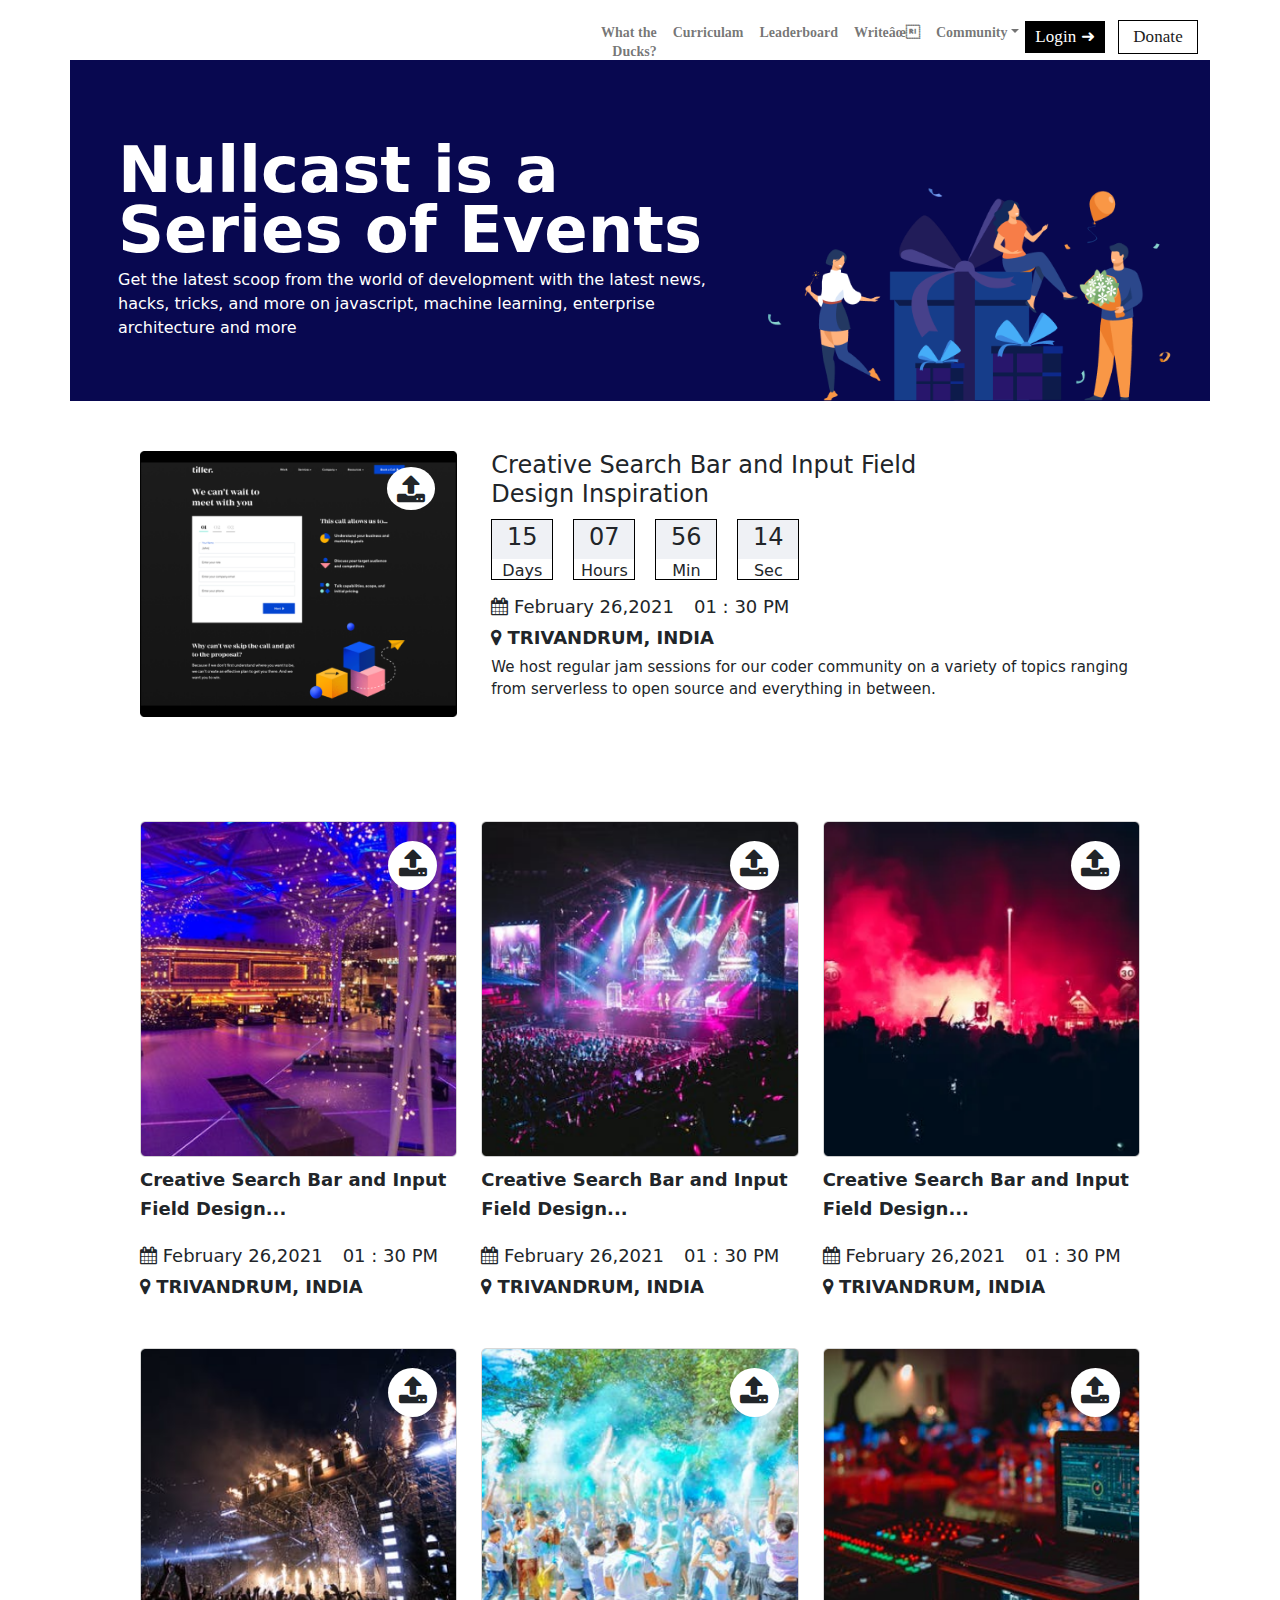
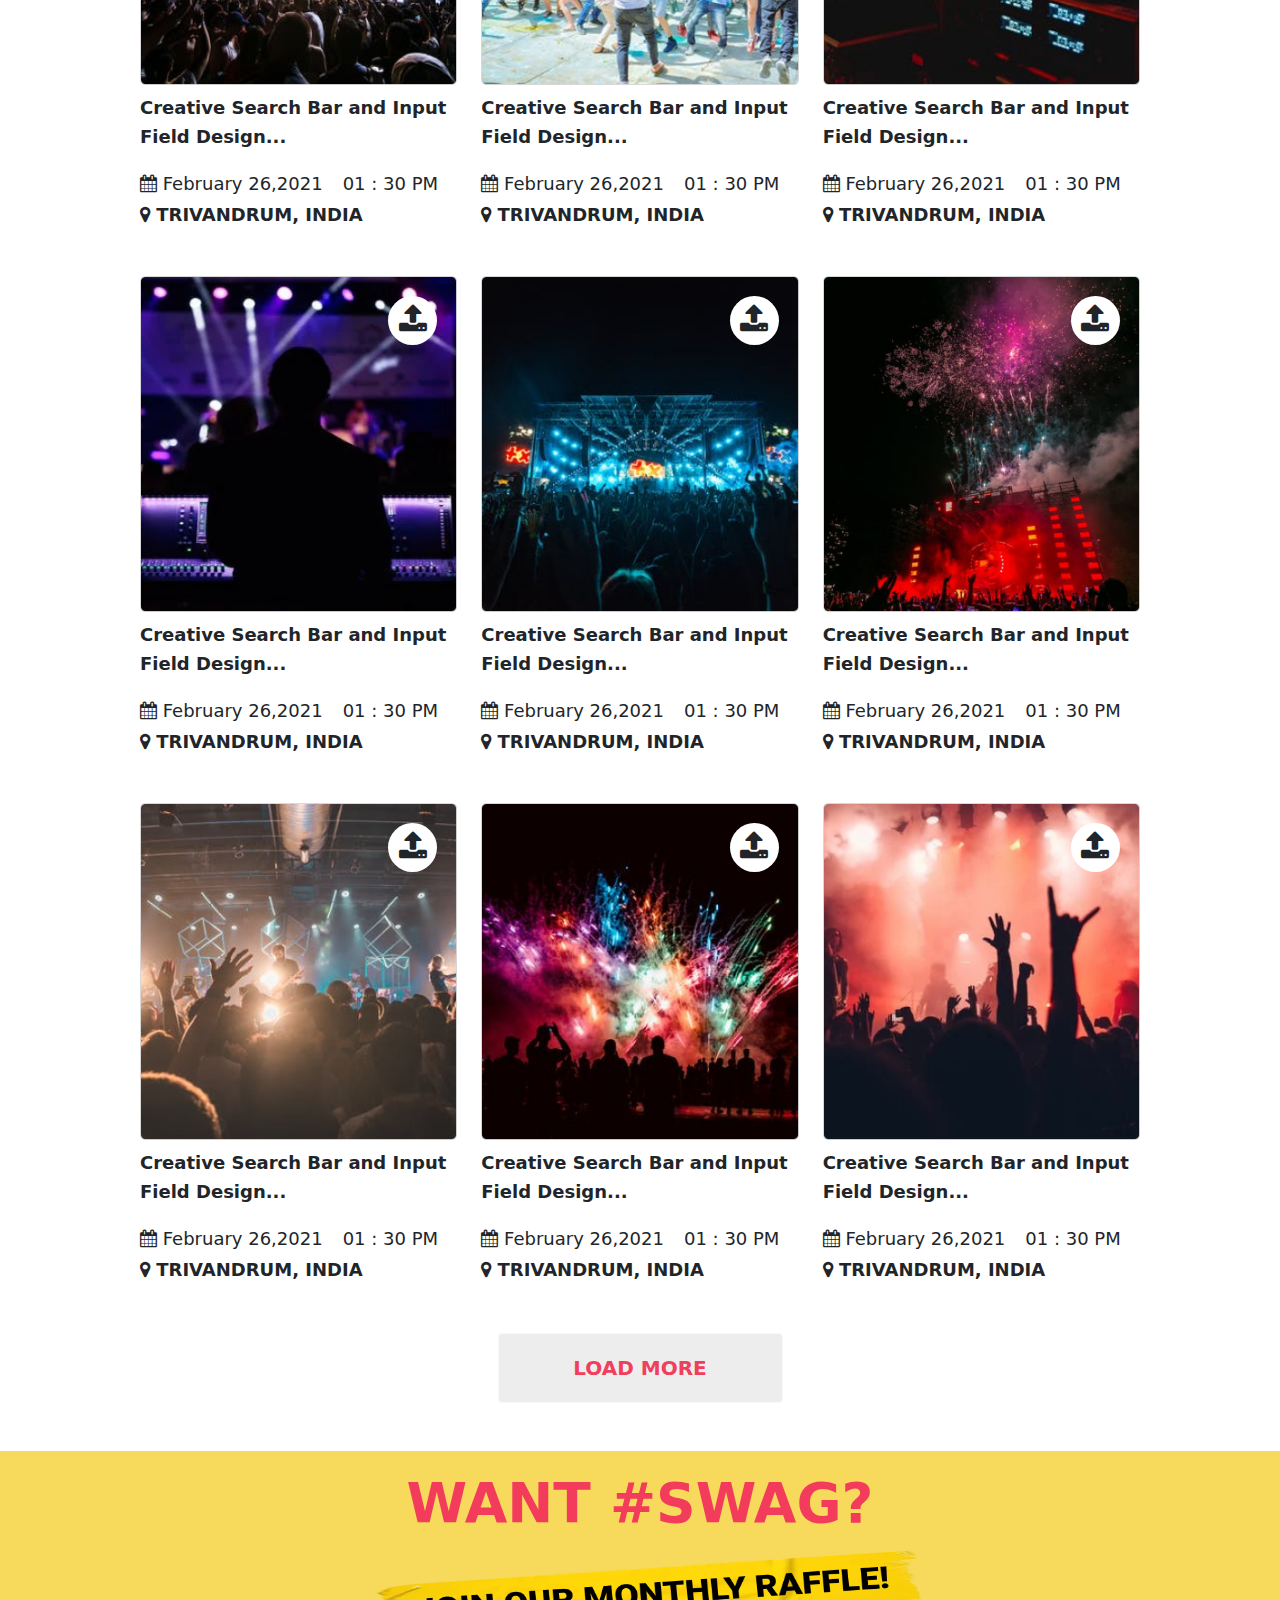
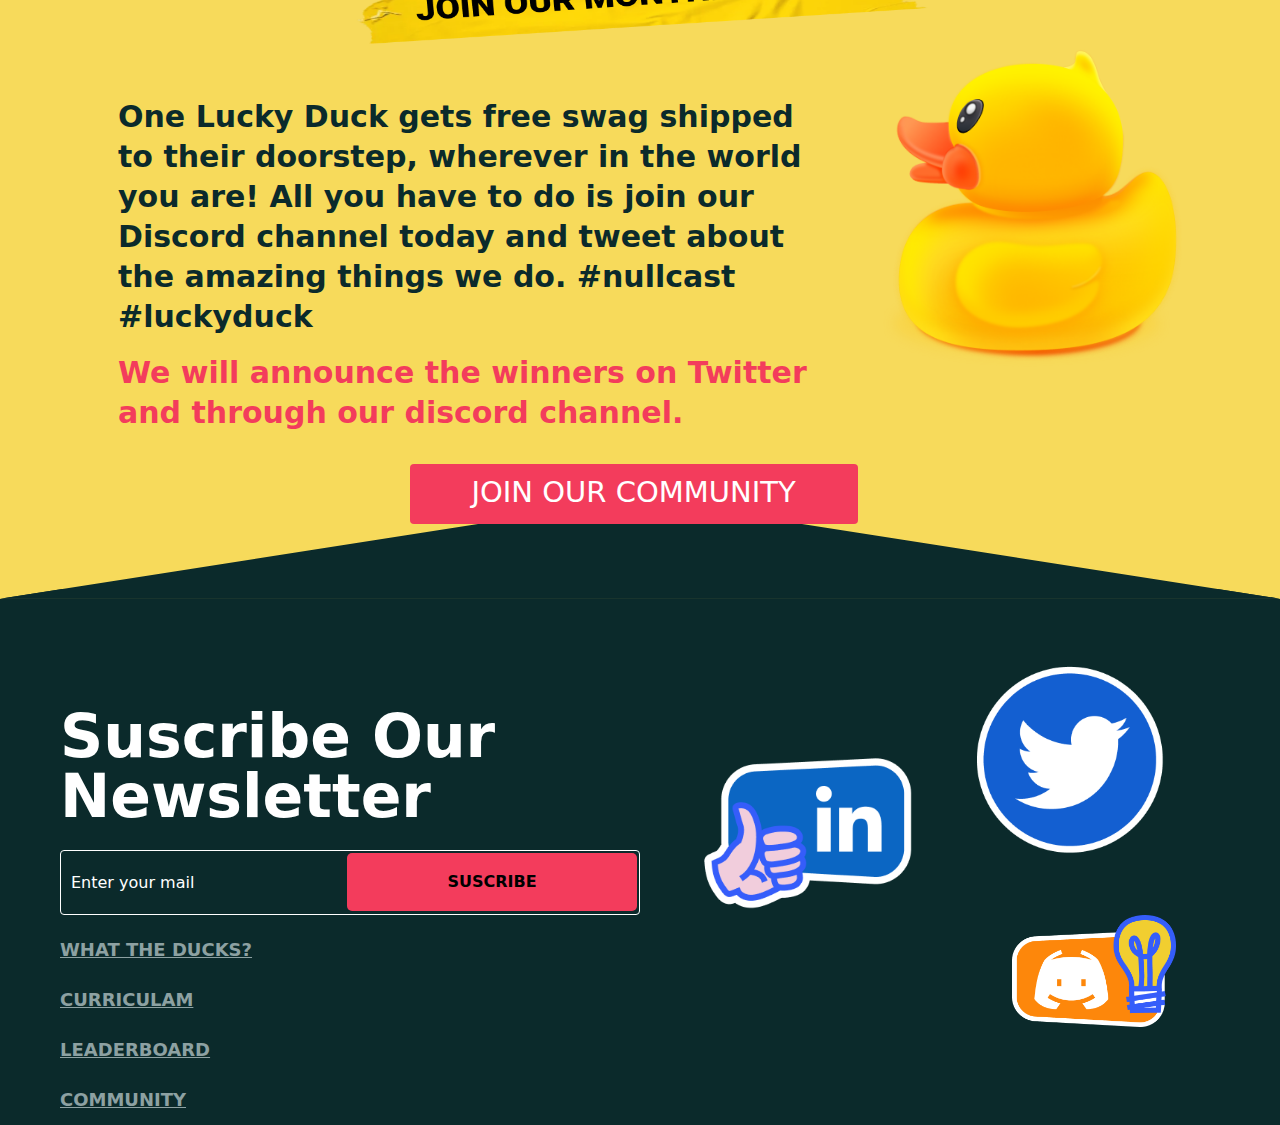
==== nullcast.html @ edde24e7 "first commit" ====
<!DOCTYPE html>
<html lang="en">
    <head>
        <meta charset="UTF-F">
        <meta name="viewport" content="width=device-width, initial-scale=1">
        <title>Nullcast</title>
        <link rel="preconnect" href="https://fonts.gstatic.com">
        <link href="https://fonts.googleapis.com/css2?family=Poppins:ital,wght@0,200;0,400;0,600;1,800&display=swap" rel="stylesheet">
        <link rel="stylesheet" href="assets/bootstrap5/css/bootstrap.min.css" media="screen">
        <link rel="stylesheet" href="assets/css/font-awesome.min.css">
        <link rel="stylesheet" href="https://use.fontawesome.com/releases/v5.7.2/css/all.css" integrity="sha384-fnmOCqbTlWIlj8LyTjo7mOUStjsKC4pOpQbqyi7RrhN7udi9RwhKkMHpvLbHG9Sr" crossorigin="anonymous">
        <link rel="stylesheet" href="assets/css/style.css">
        <script src="assets/js/jquery-3.5.1.min.js"></script>
        <script src="assets/bootstrap5/js/bootstrap.min.js"></script>
    </head>
    <body>
        <div class="container head">
            <nav class="navbar navbar-expand-lg navbar-light bg-none">
                <div class="container nav-container">
                    <button class="navbar-toggler " type="button" data-bs-toggle="collapse" data-bs-target="#navbarNavAltMarkup"
                        aria-controls="navbarNavAltMarkup" aria-expanded="false" aria-label="Toggle navigation">
                        <span class="navbar-toggler-icon"></span>
                    </button>
                    <div class="collapse navbar-collapse" id="navbarNavAltMarkup">
                        <div class="navbar-nav">
                            <a class="nav-link" aria-current="page" href="#">What the Ducks?</a>
                            <a class="nav-link" href="#">Curriculam</a>
                            <a class="nav-link" href="#">Leaderboard</a>
                            <a class="nav-link" href="#">Write✍</a>
                            <ul>
                                <li class="dropdown"><a class="dropdown-toggle btn btn-default bg-none border-none" data-bs-toggle="dropdown" href="#">Community<span class="caret"></span></a>
                                    <ul class="dropdown-menu">
                                    <li><a href="#">Page 1-1</a></li>
                                    <li><a href="#">Page 1-2</a></li>
                                    <li><a href="#">Page 1-3</a></li>
                                    </ul>
                                </li>
                            </ul>
                        </div>
                    </div>
                    <button class="login">Login &#10140;</button>
                    <button class="donate">Donate</button>
                </div>
            </nav>
        </div>

        <!--banner-->
        <div class="banner">
            <div class="container bann">
                <div class="row">
                    <div class="col-md-7 col-sm-12">
                        <h1>Nullcast is a Series of Events</h1>
                        <p>Get the latest scoop from the world of development with the latest news, hacks, tricks, and more on javascript, machine learning, enterprise architecture and more</p>

                    </div>
                    <div class="col-md-5 col-sm-12">
                        <img src="assets/images/Frame (2).png" class="img-fluid" alt="">
                    </div>
                </div>

            </div>
        </div>

        <!--first content-->
        <div class="container first">
            <div class="row">
                <div class="first-image col-md-4 col-sm-12">
                    <img src="assets/images/Rectangle 1343.png" class="img-fluid" alt="">
                    <span class="upload"><i class="fa fa-upload" aria-hidden="true"></i></span>
                </div>
                <div class="col-md-8 col-sm-12">
                    <h3 class="first-head">Creative Search Bar and Input Field Design Inspiration</h3>
                    <div class="cal">
                        <div class="date">
                            <h4>15</h4>
                            <span>Days</span>
                        </div>
                        <div class="date">
                            <h4>07</h4>
                            <span>Hours</span>
                        </div>
                        <div class="date">
                            <h4>56</h4>
                            <span>Min</span>
                        </div>
                        <div class="date">
                            <h4>14</h4>
                            <span>Sec</span>
                        </div>
                    </div>
                    <div class="calendar">
                        <span><i class="fa fa-calendar" aria-hidden="true"></i> February 26,2021</span>
                        <span><i class="fas fa-clock"></i> 01 : 30 PM</span>
                    </div>
                    <div class="location">
                        <span><i class="fa fa-map-marker" aria-hidden="true"></i> TRIVANDRUM, INDIA</span>
                    </div>
                    <div class="content">
                        <p>We host regular jam sessions for our coder community on a variety of topics ranging from serverless to open source and everything in between.</p>
                    </div>
                    
                </div>
            </div>
        </div>
        
        <!--second content-->
        <div class="container first ">
            <div class="row mt-1">
                <div class="col-lg-4 col-md-4 col-sm-12">
                    <div class="card">
                        <img src="assets/images/Rectangle 1346 (3).png" class="img-fluid" alt="">
                        <span class="upload"><i class="fa fa-upload" aria-hidden="true"></i></span>
                        <div class="body">
                            <p>Creative Search Bar and Input Field Design...</p>
                            <div class="calendar">
                                <span><i class="fa fa-calendar" aria-hidden="true"></i> February 26,2021</span>
                                <span><i class="fas fa-clock"></i> 01 : 30 PM</span>
                            </div>
                            <div class="location">
                                <span><i class="fa fa-map-marker" aria-hidden="true"></i> TRIVANDRUM, INDIA</span>
                            </div>
                        </div>
                    </div>
                </div>
                <div class="col-lg-4 col-md-4 col-sm-12">
                    <div class="card">
                        <img src="assets/images/Rectangle 1346.png" class="img-fluid" alt="">
                        <span class="upload"><i class="fa fa-upload" aria-hidden="true"></i></span>
                        <div class="body">
                            <p>Creative Search Bar and Input Field Design...</p>
                            <div class="calendar">
                                <span><i class="fa fa-calendar" aria-hidden="true"></i> February 26,2021</span>
                                <span><i class="fas fa-clock"></i> 01 : 30 PM</span>
                            </div>
                            <div class="location">
                                <span><i class="fa fa-map-marker" aria-hidden="true"></i> TRIVANDRUM, INDIA</span>
                            </div>
                        </div>
                    </div>
                </div>
                <div class="col-lg-4 col-md-4 col-sm-12">
                    <div class="card">
                        <img src="assets/images/Rectangle 1346 (2).png" class="img-fluid" alt="">
                        <span class="upload"><i class="fa fa-upload" aria-hidden="true"></i></span>
                        <div class="body">
                            <p>Creative Search Bar and Input Field Design...</p>
                            <div class="calendar">
                                <span><i class="fa fa-calendar" aria-hidden="true"></i> February 26,2021</span>
                                <span><i class="fas fa-clock"></i> 01 : 30 PM</span>
                            </div>
                            <div class="location">
                                <span><i class="fa fa-map-marker" aria-hidden="true"></i> TRIVANDRUM, INDIA</span>
                            </div>
                        </div>
                    </div>
                </div>
            </div>

            <div class="row mt-5">
                <div class="col-lg-4 col-md-4 col-sm-12">
                    <div class="card">
                        <img src="assets/images/Rectangle 1346 (4).png" class="img-fluid" alt="">
                        <span class="upload"><i class="fa fa-upload" aria-hidden="true"></i></span>
                        <div class="body">
                            <p>Creative Search Bar and Input Field Design...</p>
                            <div class="calendar">
                                <span><i class="fa fa-calendar" aria-hidden="true"></i> February 26,2021</span>
                                <span><i class="fas fa-clock"></i> 01 : 30 PM</span>
                            </div>
                            <div class="location">
                                <span><i class="fa fa-map-marker" aria-hidden="true"></i> TRIVANDRUM, INDIA</span>
                            </div>
                        </div>
                    </div>
                </div>
                <div class="col-lg-4 col-md-4 col-sm-12">
                    <div class="card">
                        <img src="assets/images/Rectangle 1346 (5).png" class="img-fluid" alt="">
                        <span class="upload"><i class="fa fa-upload" aria-hidden="true"></i></span>
                        <div class="body">
                            <p>Creative Search Bar and Input Field Design...</p>
                            <div class="calendar">
                                <span><i class="fa fa-calendar" aria-hidden="true"></i> February 26,2021</span>
                                <span><i class="fas fa-clock"></i> 01 : 30 PM</span>
                            </div>
                            <div class="location">
                                <span><i class="fa fa-map-marker" aria-hidden="true"></i> TRIVANDRUM, INDIA</span>
                            </div>
                        </div>
                    </div>
                </div>
                <div class="col-lg-4 col-md-4 col-sm-12">
                    <div class="card">
                        <img src="assets/images/Rectangle 1346 (6).png" class="img-fluid" alt="">
                        <span class="upload"><i class="fa fa-upload" aria-hidden="true"></i></span>
                        <div class="body">
                            <p>Creative Search Bar and Input Field Design...</p>
                            <div class="calendar">
                                <span><i class="fa fa-calendar" aria-hidden="true"></i> February 26,2021</span>
                                <span><i class="fas fa-clock"></i> 01 : 30 PM</span>
                            </div>
                            <div class="location">
                                <span><i class="fa fa-map-marker" aria-hidden="true"></i> TRIVANDRUM, INDIA</span>
                            </div>
                        </div>
                    </div>
                </div>
            </div>

            <div class="row mt-5">
                <div class="col-lg-4 col-md-4 col-sm-12">
                    <div class="card">
                        <img src="assets/images/Rectangle 1346 (7).png" class="img-fluid" alt="">
                        <span class="upload"><i class="fa fa-upload" aria-hidden="true"></i></span>
                        <div class="body">
                            <p>Creative Search Bar and Input Field Design...</p>
                            <div class="calendar">
                                <span><i class="fa fa-calendar" aria-hidden="true"></i> February 26,2021</span>
                                <span><i class="fas fa-clock"></i> 01 : 30 PM</span>
                            </div>
                            <div class="location">
                                <span><i class="fa fa-map-marker" aria-hidden="true"></i> TRIVANDRUM, INDIA</span>
                            </div>
                        </div>
                    </div>
                </div>
                <div class="col-lg-4 col-md-4 col-sm-12">
                    <div class="card">
                        <img src="assets/images/Rectangle 1346 (8).png" class="img-fluid" alt="">
                        <span class="upload"><i class="fa fa-upload" aria-hidden="true"></i></span>
                        <div class="body">
                            <p>Creative Search Bar and Input Field Design...</p>
                            <div class="calendar">
                                <span><i class="fa fa-calendar" aria-hidden="true"></i> February 26,2021</span>
                                <span><i class="fas fa-clock"></i> 01 : 30 PM</span>
                            </div>
                            <div class="location">
                                <span><i class="fa fa-map-marker" aria-hidden="true"></i> TRIVANDRUM, INDIA</span>
                            </div>
                        </div>
                    </div>
                </div>
                <div class="col-lg-4 col-md-4 col-sm-12">
                    <div class="card">
                        <img src="assets/images/Rectangle 1346 (9).png" class="img-fluid" alt="">
                        <span class="upload"><i class="fa fa-upload" aria-hidden="true"></i></span>
                        <div class="body">
                            <p>Creative Search Bar and Input Field Design...</p>
                            <div class="calendar">
                                <span><i class="fa fa-calendar" aria-hidden="true"></i> February 26,2021</span>
                                <span><i class="fas fa-clock"></i> 01 : 30 PM</span>
                            </div>
                            <div class="location">
                                <span><i class="fa fa-map-marker" aria-hidden="true"></i> TRIVANDRUM, INDIA</span>
                            </div>
                        </div>
                    </div>
                </div>
            </div>

            <div class="row mt-5">
                <div class="col-lg-4 col-md-4 col-sm-12">
                    <div class="card">
                        <img src="assets/images/Rectangle 1346 (10).png" class="img-fluid" alt="">
                        <span class="upload"><i class="fa fa-upload" aria-hidden="true"></i></span>
                        <div class="body">
                            <p>Creative Search Bar and Input Field Design...</p>
                            <div class="calendar">
                                <span><i class="fa fa-calendar" aria-hidden="true"></i> February 26,2021</span>
                                <span><i class="fas fa-clock"></i> 01 : 30 PM</span>
                            </div>
                            <div class="location">
                                <span><i class="fa fa-map-marker" aria-hidden="true"></i> TRIVANDRUM, INDIA</span>
                            </div>
                        </div>
                    </div>
                </div>
                <div class="col-lg-4 col-md-4 col-sm-12">
                    <div class="card">
                        <img src="assets/images/Rectangle 1346 (11).png" class="img-fluid" alt="">
                        <span class="upload"><i class="fa fa-upload" aria-hidden="true"></i></span>
                        <div class="body">
                            <p>Creative Search Bar and Input Field Design...</p>
                            <div class="calendar">
                                <span><i class="fa fa-calendar" aria-hidden="true"></i> February 26,2021</span>
                                <span><i class="fas fa-clock"></i> 01 : 30 PM</span>
                            </div>
                            <div class="location">
                                <span><i class="fa fa-map-marker" aria-hidden="true"></i> TRIVANDRUM, INDIA</span>
                            </div>
                        </div>
                    </div>
                </div>
                <div class="col-lg-4 col-md-4 col-sm-12">
                    <div class="card">
                        <img src="assets/images/Rectangle 1346 (12).png" class="img-fluid" alt="">
                        <span class="upload"><i class="fa fa-upload" aria-hidden="true"></i></span>
                        <div class="body">
                            <p>Creative Search Bar and Input Field Design...</p>
                            <div class="calendar">
                                <span><i class="fa fa-calendar" aria-hidden="true"></i> February 26,2021</span>
                                <span><i class="fas fa-clock"></i> 01 : 30 PM</span>
                            </div>
                            <div class="location">
                                <span><i class="fa fa-map-marker" aria-hidden="true"></i> TRIVANDRUM, INDIA</span>
                            </div>
                        </div>
                    </div>
                </div>
            </div>
        </div>

        <!--load more-->
        <div class="container load">
            <button class="btn btn-light">LOAD MORE</button>
        </div>
        
        <!--footer1-->
        <div class="container-fluid footer1 pt-2 mt-5">
            <h1>WANT #SWAG?</h1>
            <div class="join">
                <img src="assets/images/Group 342.png" alt="">
                <!-- <img src="assets/images/image 6.png" alt=""> -->
                <!-- <h5>JOIN OUR MONTHLY RAFFLE</h5> -->
            </div>
            
            <div class="row f1row">
                <div class="col-md-8 col-sm-12 f1content">
                    <p class="fp1">One Lucky Duck gets free swag shipped to their doorstep,
                         wherever in the world you are! All you have to do is join our
                          Discord channel today and tweet about the amazing things we do. #nullcast #luckyduck
                    </p>
                    <p class="fp2">We will announce the winners on Twitter and through our discord channel.</p>
                    
                </div>
                <div class="col-md-4 col-sm-12 f1image">
                    <img src="assets/images/Duck 198.png" class="img-fluid" alt="">
                </div>
            </div>
            <div class="triangle-bottom">
                <div class="lastjoin">
                </div>
                
            </div>
            <a href="" class="btn btn-default joinoc">JOIN OUR COMMUNITY</a>
            
        </div>
        
        

        <!--footer2-->
        <div class="container-fluid footer2 pt-5">
            <div class="row">
                <div class="col-md-6 col-sm-12 f2content">
                    <h3>Suscribe Our Newsletter</h3>

                    <div class="buttonInside mt-4">
                        <input id="sus" placeholder="Enter your mail">
                         <button id="erase">SUSCRIBE</button>
                    </div>

                    <div class="links">
                        <a href="">WHAT THE DUCKS?</a> <br>
                        <a href="">CURRICULAM</a> <br>
                        <a href="">LEADERBOARD</a> <br>
                        <a href="">COMMUNITY</a> <br>
                    </div>
                    
                </div>
                <div class="col-md-6 col-sm-12">
                    <div class="row last">
                        <div class="col-md-6 col-sm-6">
                            <img src="assets/images/Group (1).png" class="img-fluid f2img1" alt="">
                        </div>
                        <div class="col-md-6 col-sm-6">
                            <img src="assets/images/Frame.png" class="img-fluid f2img2" alt="">
                        </div>
                    </div>
                    <div class="row last">
                        <div class="col-md-12 col-sm-12">
                            <img src="assets/images/Frame (1).png" class="img-fluid f2img3" alt="">
                        </div>
                    </div>
                </div>
            </div>
        </div>
    </body>
</html>
---- assets/css/style.css ----
*{
    margin: 0;
    padding: 0;
    box-sizing: border-box;
}
.head{
   
    height: 60px;
    padding: 10px 0;    

}
nav{
    flex:1;
    text-align: right;
}
.navbar{
    padding-top: 10px;
    margin: 0px;
}

.navbar-nav{
position: absolute;
width: 470px;
/* height: 25px; */
left: 480px;
/* top: 46px; */
font-family: Open Sans;
font-style: normal;
/* font-weight: 600; */
/* font-size: 14px; */
line-height: 19px;
/* identical to box height */
color: #1B1B1B;
padding-top: 5px;
margin-top: 5px;

}
.navbar-nav a{
    font-weight: 600!important;
    font-size: 14px!important;
     font-family: Open Sans;
    font-style: normal;
    color:rgba(0,0,0,.55);
    
}
.navbar-nav ul{
    text-decoration: none;
    list-style: none;
    background: transparent;
    margin-left: 0px;
    
}
.navbar-nav ul li{
    list-style: none;
    background: none;
}
.navbar-nav ul .btn{
   padding: 0;
    margin-top: 6px;
    margin-left: -25px;
    text-decoration: none;
     font-weight: 600!important;
    font-size: 14px!important;

}
.login{
    width:80px;
     padding: 3px 0px;
    background:black;
     color:white;
     border:none;
     text-align:center;
     font-family: Open Sans;
    font-style: normal;
    font-weight: 400;
    font-size: 17px;
    letter-spacing: 0.005em;
   margin-right:13px;
   

}
.donate{
    width:80px;
     padding: 3px 0px;
    border:1px solid black;
     color:#1B1B1B;
     text-align:center;
     background:none;
     font-family: Open Sans;
    font-style: normal;
    font-weight: 400;
    font-size: 17px;
    letter-spacing: 0.005em;

}
.bann{
    background: rgb(8, 8, 80);
    color: #fff;
    height: 100%;
    padding-top: 50px;
    padding-left: 20px;
    overflow: visible;
}
.bann .col-md-7{
    padding: 30px 0 30px 40px;
    
}
.bann .col-md-5{
    padding-top: 30px;
}
.bann h1{
    font-size: 64px;
    font-weight: 600;
    /* font-family: Roboto; */
    font-style: normal;
    line-height: 60px;
}
.bann img{
    width: 100%;
    height: 100%;  
}
.first{
    padding: 50px 70px;
}
.first-image{
    position: relative;
}
.first-image img{
    height: 100%;
    width: 100%;
}
.first-image .upload{
    background: #fff;
    border-radius: 50%;
    position: absolute;
    top: 6%;
    left: 76%;
    width: 14%;
    height: 16%;
    text-align: center;
    font-size: 30px;
}
.first-head{
    margin: 0;
    font-size: 24px;
    width: 500px;
    padding-left: 10px;
}
.date{
    text-align: center;
    width: 62px;
    height: 61px;
    border: 1px solid black;
    margin: 10px 10px;
}
.date h4{
    background: #EFF1F5;
    height: 39px;
    margin: 0;
    padding-top: 3px;
}
.cal{
    display: flex;
}
.calendar{
    display: flex;
}
.calendar span{
    margin: 5px 10px;
    font-size: 18px;
    line-height: 24px;
}
.location{
    margin: 0 10px;
    font-weight: 700;
    font-size: 18px;
}
.content{
    margin:5px 10px;
    font-size: 15px;
}
.card{
    border: none;
}
.card .body p{
    font-size: 18px;
    font-weight: 700;
    line-height: 29px;
    padding-top: 8px;
}
.card .body .calendar{
    margin-left: -10px!important ;
}
.card .body .location{
    margin-left: 0;
}
.card img{
    position: relative;
}
.card .upload{
    background: #fff;
    border-radius: 50%;
    position: absolute;
    top:20px;
    right: 20px;
    width: 49px;
    height: 49px;
    text-align: center;
    font-size: 30px;
}
.load{
    text-align: center;
}
.load button{
    width: 285px;
    height: 70px;
    background:#EDEDED;
    color: #F13E5D;
    font-size: 20px;
    font-weight: 800;
}
.footer1{
    background: #F7DA5B;
    overflow: visible;      
    margin-bottom: -1px;
    padding: 0;
    position: relative;
}
.footer1 h1{
    text-align: center;
    /* font-family: Roboto; */
    font-style: normal;
    font-weight: 900;
    font-size: 55px;
    line-height: 88px;
    text-transform: uppercase;
    color: #F33C5C;
    margin-bottom: 0;
}
.footer1 .join{
    width:45%;
    height: 100px;

    margin: 0 auto;
    /* position: relative; */
}
.join img{
    /* position: relative; */
    /* left:520px; */

    /* left:28%; */
    width: 100%;
    height: 100%;
}
 /* .join h5{ */
    /* font-family: Roboto; */
/* font-style: normal;
font-weight: 900;
font-size: 43x;
transform: rotate(-4deg);
text-transform: uppercase;
padding-top: 30px;
padding-left: 20px;
position: absolute;
top:0px;

/* left: 600px; */

/* left: 30%; */
/* } */
.footer1 p{
    /* font-family: Roboto; */
    font-style: normal;
    font-weight: 700;
    font-size: 30px;
    line-height: 40px;/* or 147% */
    
}
.f1content{
    padding-left: 130px;
    padding-right: 30px;
    padding-top: 50px;
}
.fp1{
    color: #0B2A2B;
}
.fp2{
    color: #F33C5C;
}
.f1image{
    padding-left: 30px;
    margin-right: 0px;
}
.f1image img{
    width: 80%;
}
.f1row{
    margin-right: 0!important;
    padding-bottom: 50px;
}

.footer2{
    background: #0B2A2B;
}
.f2content{
    padding:60px 0 0 60px;
}
.footer2 h3{
    /* font-family: Roboto; */
font-style: normal;
font-weight: 900;
font-size: 60px;
line-height: 60px;
/* or 94% */


color: #FFFFFF;
}

.f2img1{
    padding-top: 110px;
    padding-left: 50px;
    width: 90%;
}
.f2img2{
    padding-top: 16px;
    /* padding-left: 50px; */
    width: 68%;
}
.f2img3{
    padding-left: 360px;
    width: 85%;
}
.links a{
    /* font-family: Open Sans; */
font-style: normal;
font-weight: 600;
font-size: 18px;
line-height: 50px;
/* or 278% */

text-decoration-line: underline;
text-transform: uppercase;

color: #8DA1A2;
}

.buttonInside{
    position:relative;
    margin-bottom:10px;
  }
 
  #sus{
    height:65px;
    width:100%;
    padding-left:10px;
    border-radius: 4px;
    border:1px solid #fff;
    outline:none;
    background: transparent;
    
  }
  ::placeholder { 
    color: white!important;
    opacity: 1;
  }
  #erase{
    position:absolute;
    right: 3px;
    top: 3px;
    border:none;
    height:58px;
    width:50%;
    border-radius:5px;
    outline:none;
    text-align:center;
    font-weight:bold;
    padding:2px;
    background:#F33C5C;
  }

  .triangle-bottom{
    -webkit-clip-path: polygon(0% 0%, 50% 0%, 100% 100%, 0% 100%, 50% 0%, 0 0);
    background: #0B2A2B;
    height: 100px;
    width: 100%;
    overflow: visible;
    border: 10px solid #0B2A2B;
    
}
.joinoc{
    width: 35%;
    height: 8%;
    background: #F33C5C;
    font-size: 29px;
    margin: 0;
    position: absolute;
    top: 82%;
    left: 32%;
    text-align: center;
    /* padding-top: 20px; */
    font-weight: 500;
    color: #fff;
}

@media only screen and (min-width: 768px) and (max-width: 992px) {

    .first-image .upload{
        position: absolute;
        top: 6%;
        left: 62%;
        width: 23%;
        height: 18%;
        font-size: 30px;
    }
    .first-head {
        margin-left: 0;
        font-size: 23px;
        width: 472px;
        padding-left: 10px;
    }
    .first-image img{
            position: relative;
            height: 100%;
            width: 100%;
    }
    .ld{
        float: right;
    }
    .nav-container{
        display: inline-block;
        justify-content: unset!important;
    }
    .navbar-collapse{
        flex-basis: 25%;
    }
    .navbar-nav{
        float: left;
        left: 0px;
        width:140px;
        background: #fff!important;
    }
    .nabar-nav a{
        color: black!important;
    }
    .join img{
        position: absolute;
        left:520px  ;
        width: 43%;
        height: 80%;
    }
    .join h5{
     
    position: absolute;
    top:0px;
    left: 600px;
    }
    .join img{
        position:absolute;
        left:25%;
        top:10%;
        height: 12%;
        width:52%;
    }
    .f1row{
        padding-bottom: 80px;
    }
    
    .f1image{
        padding-top:30px;
        
    }
    .f1image img{
        width: 100%;
        height: 100%;
    }
    .f2img1{
        width: 90%;
        height: 100%;
        padding-top: 40%;
        padding-left: 10%;
    }
    .f2img2{
        width: 90%;
        height: 90%;
        padding-top: 10%;
    }
    .f2img3{
        height: 90%;
        width: 85%;
        padding-left: 45%;
        padding-right: 20px;
        padding-top: 15%;
    } 
    .last{
        height: 40%;
    }
    .lastjoin{
        background: transparent;
        /* margin-top: -10%; */
        overflow: visible;
    }
    .joinoc{
        position: absolute;
        top: 86%;
        left: 30%;
        width: 40%;
        font-size: 27px;
        height: 6%;
        margin: 0;
    }
    .footer1{
        position: relative;
    }
    #erase{
        width:50%;
    }
    .footer2 h3{
        font-size: 52px;
    }
    .navbar-light .navbar-nav .nav-link{
        color: black!important;
    }
    
}

@media only screen and (min-width: 992px) and (max-width: 1200px) {
    .navbar-nav{
        left: 300px;
    }
    
}
@media only screen and (max-width: 768px) {
    
    .first-image{
        margin-bottom: 5%;
    }
    .joinoc{
        width: 45%;
        height: 6%;
        top: 89%;
        left: 27%;
        font-size: 23px;
        margin-left: 0;
        margin-right: 0;
        padding-top: 3%;
    }
    .f1image{
        text-align: center;
        height: 50%;
    }
    .f1image img{
        width: 60%;
    }
    .last,.footer2{
        margin-left:0!important;
        margin-right: 0!important;
    }
    .navbar-nav{
        position: absolute;
        left: 0%;
        width: 20%!important;
        font-family: Open Sans;
        font-style: normal;
        line-height: 19px;
        color: #1B1B1B;
        padding-top: 5px;
        margin-top: 5px;
    }
    .nav-container{
        justify-content: unset!important;
    }
    .navbar-collapse{
        flex-basis: 0;
    }
    .navbar-nav{
        float: left;
        left: 0px;
        width:140px;
        background: #fff!important;
    }
    .footer1 .join {
        width: 80%;
    }
    .f1content{
        padding-left: 60px;
    }
    .footer2{
        padding-top: 10px!important;
    }
}
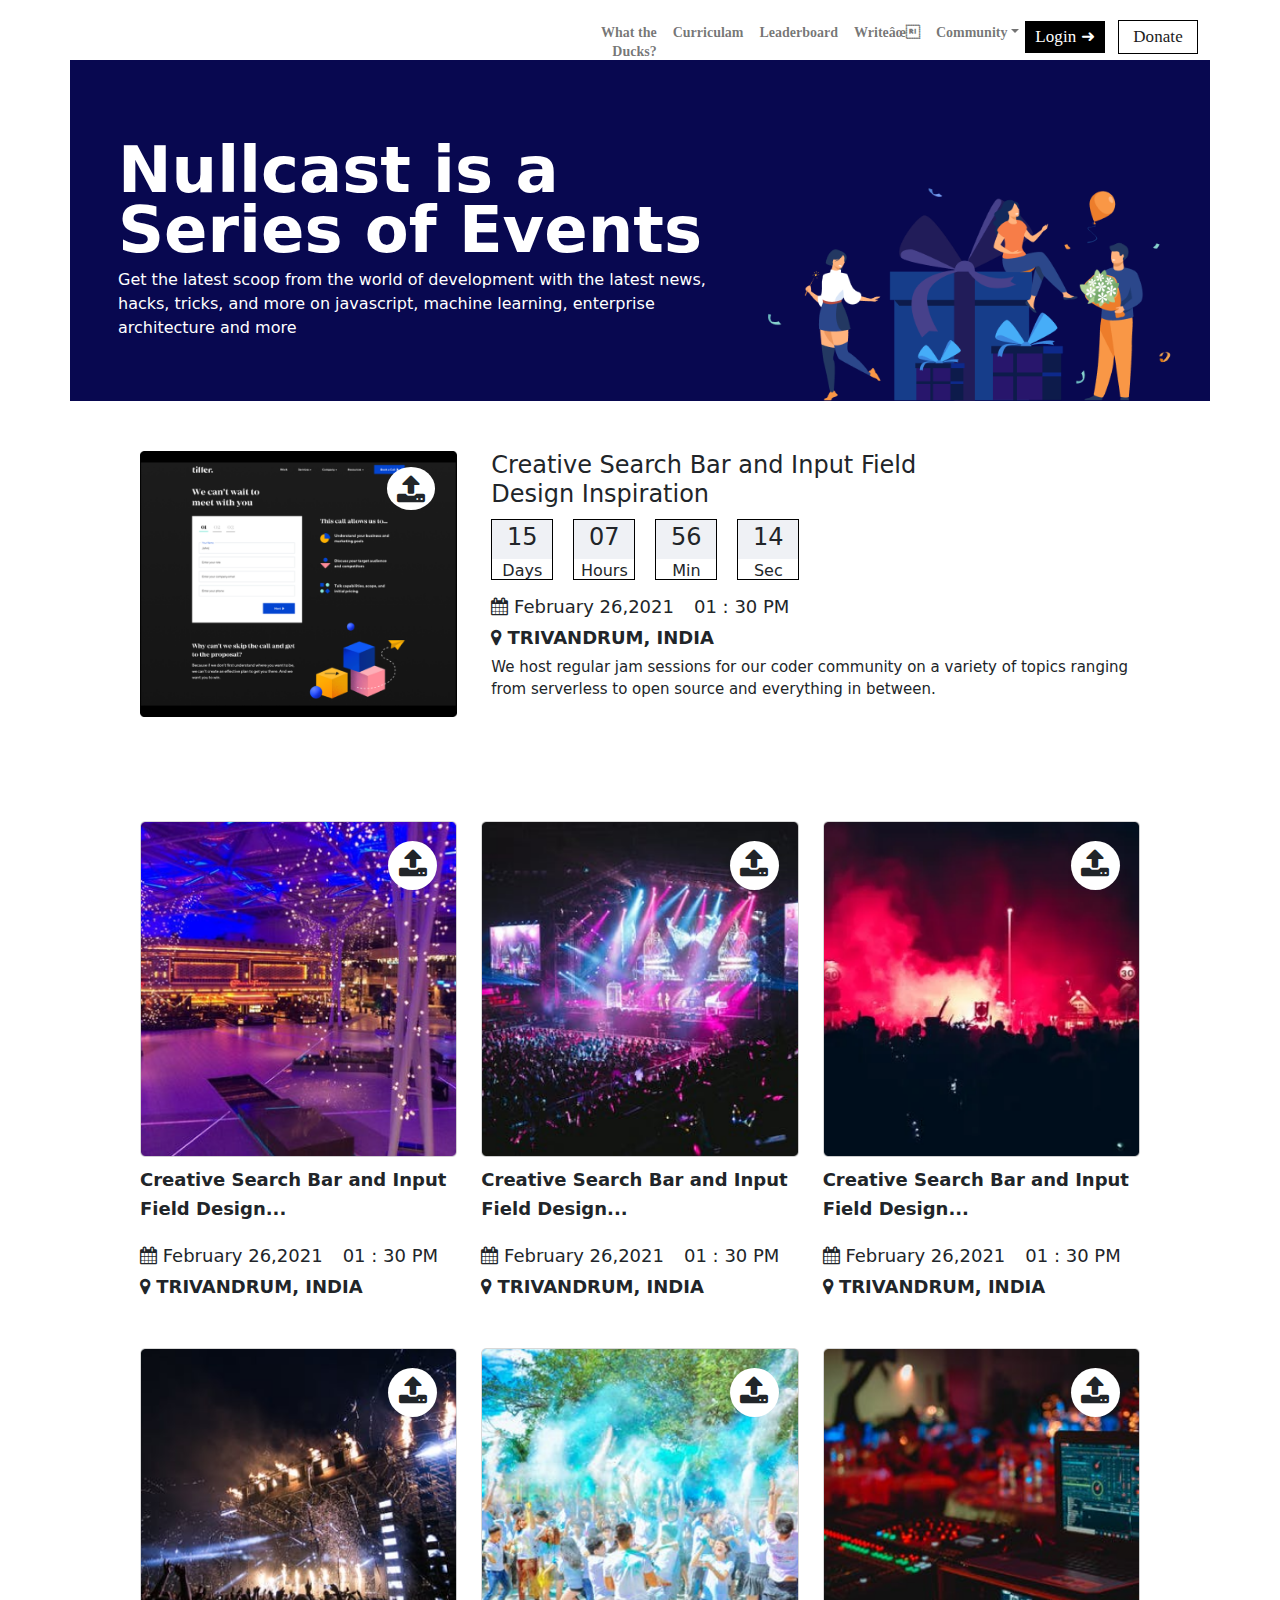
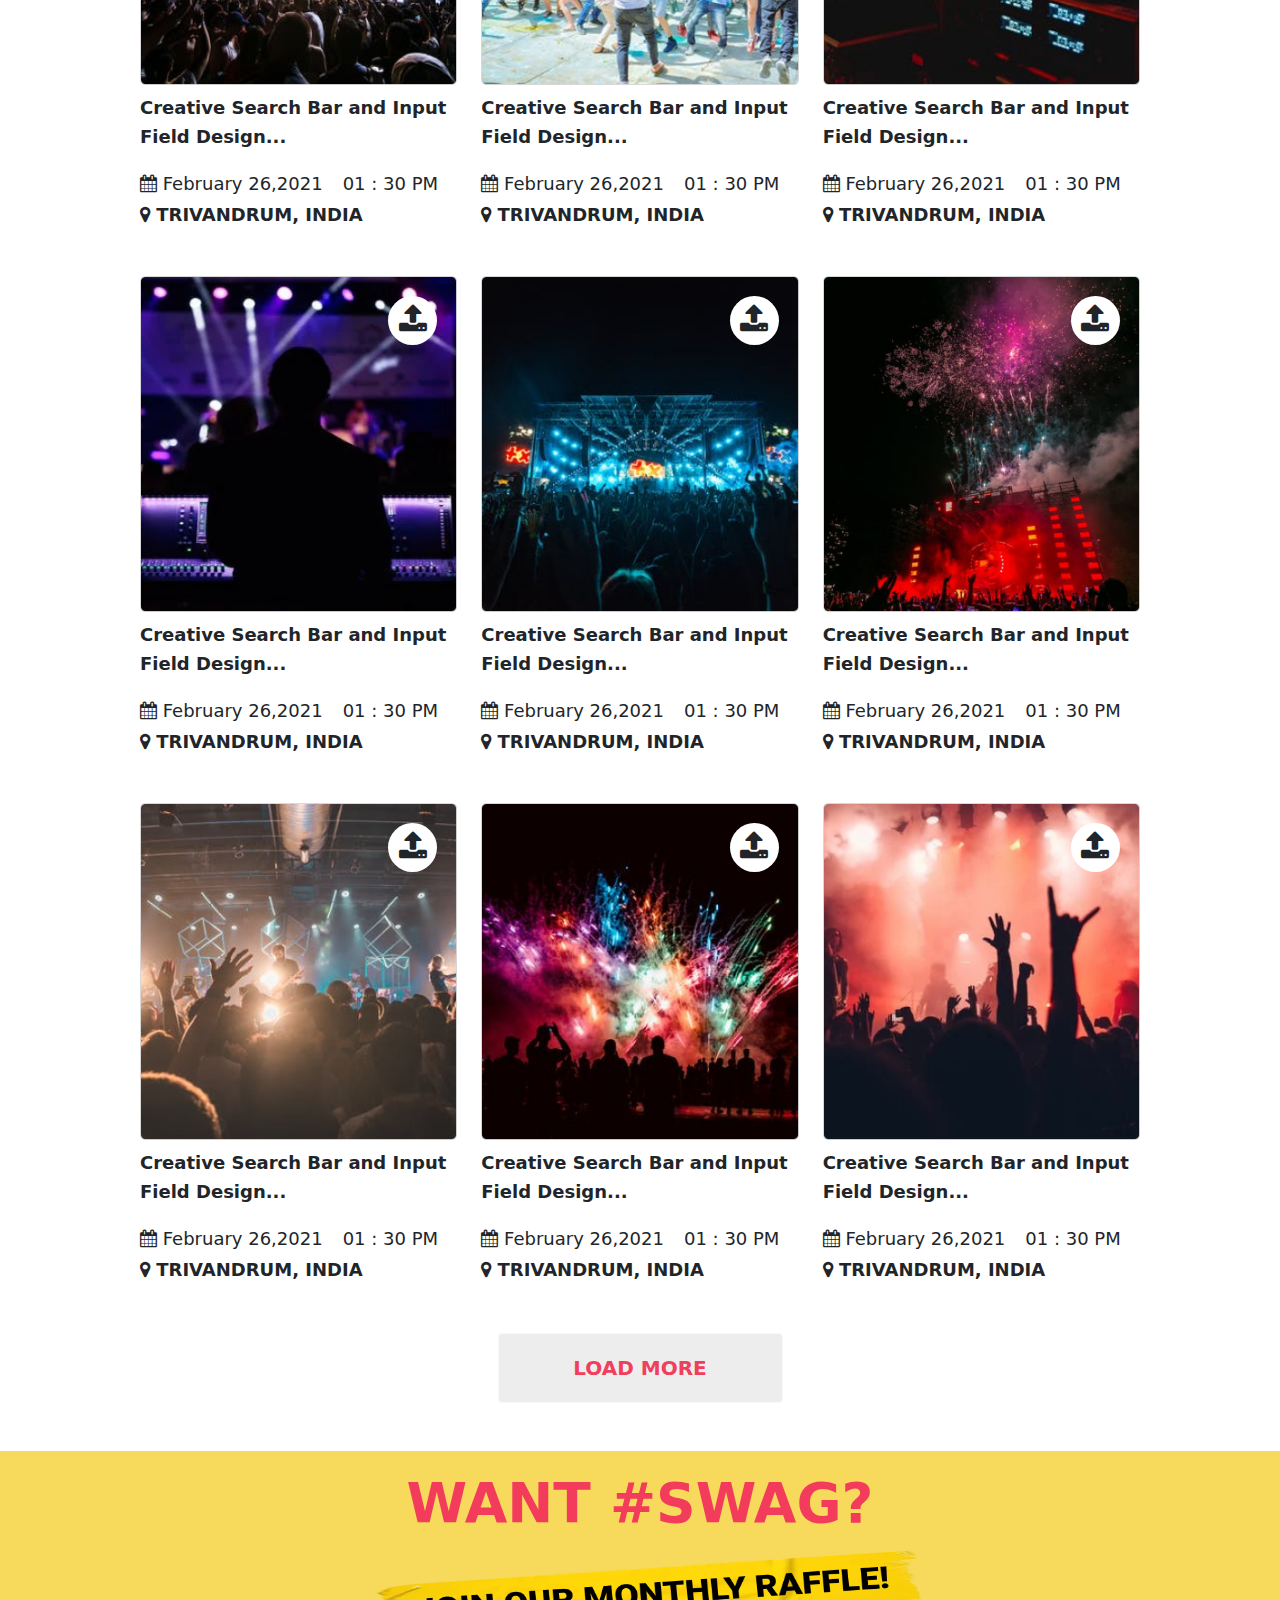
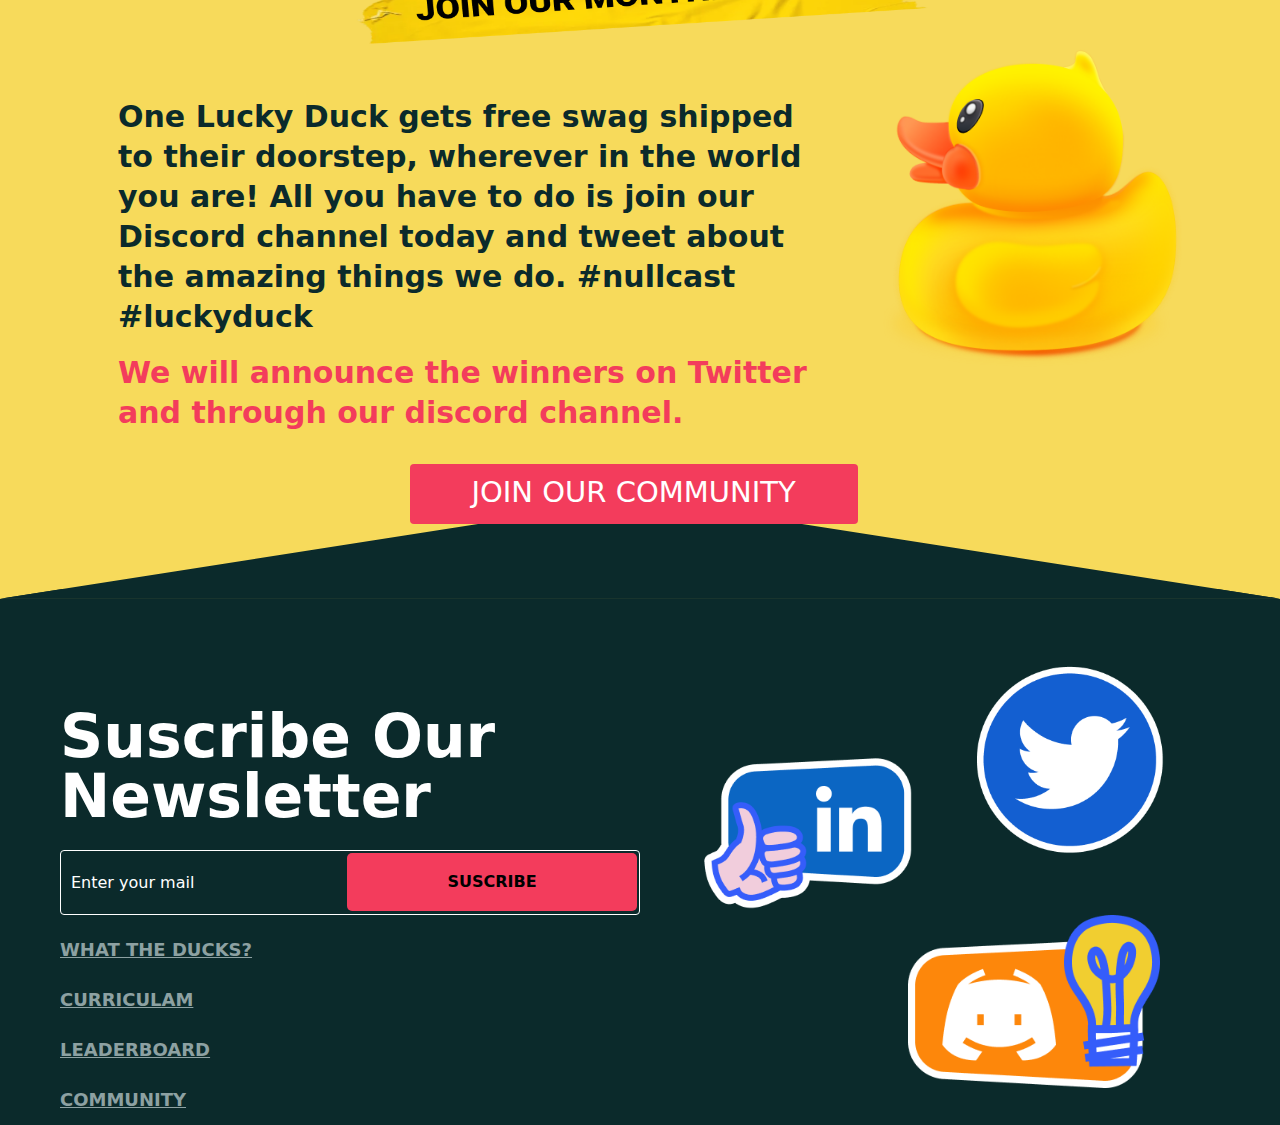
==== commit 68545a75: "updated" ====
--- a/nullcast.html
+++ b/nullcast.html
@@ -89,8 +89,8 @@
                         </div>
                     </div>
                     <div class="calendar">
-                        <span><i class="fa fa-calendar" aria-hidden="true"></i> February 26,2021</span>
-                        <span><i class="fas fa-clock"></i> 01 : 30 PM</span>
+                        <span class="first-date"><i class="fa fa-calendar" aria-hidden="true"></i> February 26,2021</span>
+                        <span class="first-time"><i class="fas fa-clock"></i> 01 : 30 PM</span>
                     </div>
                     <div class="location">
                         <span><i class="fa fa-map-marker" aria-hidden="true"></i> TRIVANDRUM, INDIA</span>
@@ -369,15 +369,15 @@
                 </div>
                 <div class="col-md-6 col-sm-12">
                     <div class="row last">
-                        <div class="col-md-6 col-sm-6">
+                        <div class="col-md-6 col-sm-6 lasticon">
                             <img src="assets/images/Group (1).png" class="img-fluid f2img1" alt="">
                         </div>
-                        <div class="col-md-6 col-sm-6">
+                        <div class="col-md-6 col-sm-6 lasticon">
                             <img src="assets/images/Frame.png" class="img-fluid f2img2" alt="">
                         </div>
                     </div>
                     <div class="row last">
-                        <div class="col-md-12 col-sm-12">
+                        <div class="col-md-12 col-sm-12 lasticon3">
                             <img src="assets/images/Frame (1).png" class="img-fluid f2img3" alt="">
                         </div>
                     </div>
--- a/assets/css/style.css
+++ b/assets/css/style.css
@@ -328,7 +328,7 @@
     width: 68%;
 }
 .f2img3{
-    padding-left: 360px;
+    /* padding-left: 360px; */
     width: 85%;
 }
 .links a{
@@ -402,6 +402,26 @@
     font-weight: 500;
     color: #fff;
 }
+.lasticon3{
+    width:50%;
+    margin-left: 40%;
+}
+
+@media only screen and (min-width: 992px) and (max-width: 1200px) {
+    .navbar-nav{
+        left: 300px;
+    }
+    .f2img1{
+        width: 100%;
+    }
+    .f2img2{
+        width:87%;
+    }
+    .f2img3{
+        width:85%;
+    }
+    
+}
 
 @media only screen and (min-width: 768px) and (max-width: 992px) {
 
@@ -488,8 +508,6 @@
     .f2img3{
         height: 90%;
         width: 85%;
-        padding-left: 45%;
-        padding-right: 20px;
         padding-top: 15%;
     } 
     .last{
@@ -504,8 +522,8 @@
         position: absolute;
         top: 86%;
         left: 30%;
-        width: 40%;
-        font-size: 27px;
+        width: 38%;
+        font-size: 26px;
         height: 6%;
         margin: 0;
     }
@@ -524,23 +542,22 @@
     
 }
 
-@media only screen and (min-width: 992px) and (max-width: 1200px) {
-    .navbar-nav{
-        left: 300px;
-    }
-    
-}
-@media only screen and (max-width: 768px) {
+
+@media only screen and (min-width: 576px) and (max-width: 767px) {
     
     .first-image{
         margin-bottom: 5%;
+    }
+    .first-head{
+        width:100%!important;
+        font-size: 20px;
     }
     .joinoc{
         width: 45%;
         height: 6%;
         top: 89%;
         left: 27%;
-        font-size: 23px;
+        font-size: 20px;
         margin-left: 0;
         margin-right: 0;
         padding-top: 3%;
@@ -559,16 +576,14 @@
     .navbar-nav{
         position: absolute;
         left: 0%;
-        width: 20%!important;
+        width: 140px!important;
         font-family: Open Sans;
         font-style: normal;
         line-height: 19px;
         color: #1B1B1B;
         padding-top: 5px;
-        margin-top: 5px;
-    }
-    .nav-container{
-        justify-content: unset!important;
+        margin-top: 21px;
+        border:1px solid brown;
     }
     .navbar-collapse{
         flex-basis: 0;
@@ -588,7 +603,126 @@
     .footer2{
         padding-top: 10px!important;
     }
-}
+    .footer2 h3{
+        font-size: 275%;
+        width: 100%;
+    }
+    #sus{
+        height: 55px;
+        width:96%;
+    }
+    #erase{
+        height: 49px;
+        right:26px;
+    }
+    .lasticon{
+        width: 50%;
+    }
+    .f2img1{
+        padding-top: 22%;
+        padding-left: 50px;
+        width: 100%;
+        height: 100%;
+    }
+    .f2img3{
+        width: 71%;
+    }
+    .f2content{
+        padding-top: 30px;
+    }
+}
+
+@media only screen and (max-width:575px) {
+    .navbar-collapse{
+        flex-basis: unset;
+    }
+    .navbar-nav{
+        background: #fff;
+        left: 10px;
+        margin-top: 20px;
+        width: 110px;
+        border:1px solid brown;
+    }
+    .first-head{
+        width:100%;
+        font-size: 23px;
+    }
+    .cal{
+        padding-left:10px;
+    }
+    .cal div{
+        width:60px;
+        margin: 10px 3px 5px 0;
+    }
+    .cal h4{
+        font-size: 19px;
+        height:30px;
+    }
+
+    .calendar{
+        width:100%;
+    }
+    .calendar span{
+        font-size:16px;
+    }
+    .first-date{
+        width:60%;
+    }
+    .first-time{
+        width:40%;
+    }
+    .first{
+        padding-bottom: 0;
+    }
+    .lasticon{
+        width:50%;
+    }
+    .lasticon3{
+        width:50%;
+
+    }
+    .f2img3{
+        width:80%;
+        padding-left: 0;
+    }
+    .joinoc {
+        width: 45%;
+        height: 35px;
+        font-size: 9px;
+        margin: 0;
+        position: absolute;
+        top: 93%;
+        left: 27%;
+    }
+    .footer1 p{
+        font-size: 20px;
+        line-height: 25px;
+    }
+    .f1content{
+        padding-left: 75px;
+    }
+    .f1image img{
+        width:100%;
+    }
+    .footer2 h3{
+        font-size: 40px;
+    }
+    .f2content{
+        padding:30px 0 0 30px;
+    }
+    #sus{
+        height: 45px;
+        width:96%;
+    }
+    #erase{
+        height: 40px;
+        right:15px;
+    }
+    .f2img1{
+        padding-top: 80px;
+    }
+}
+
 
   
   
